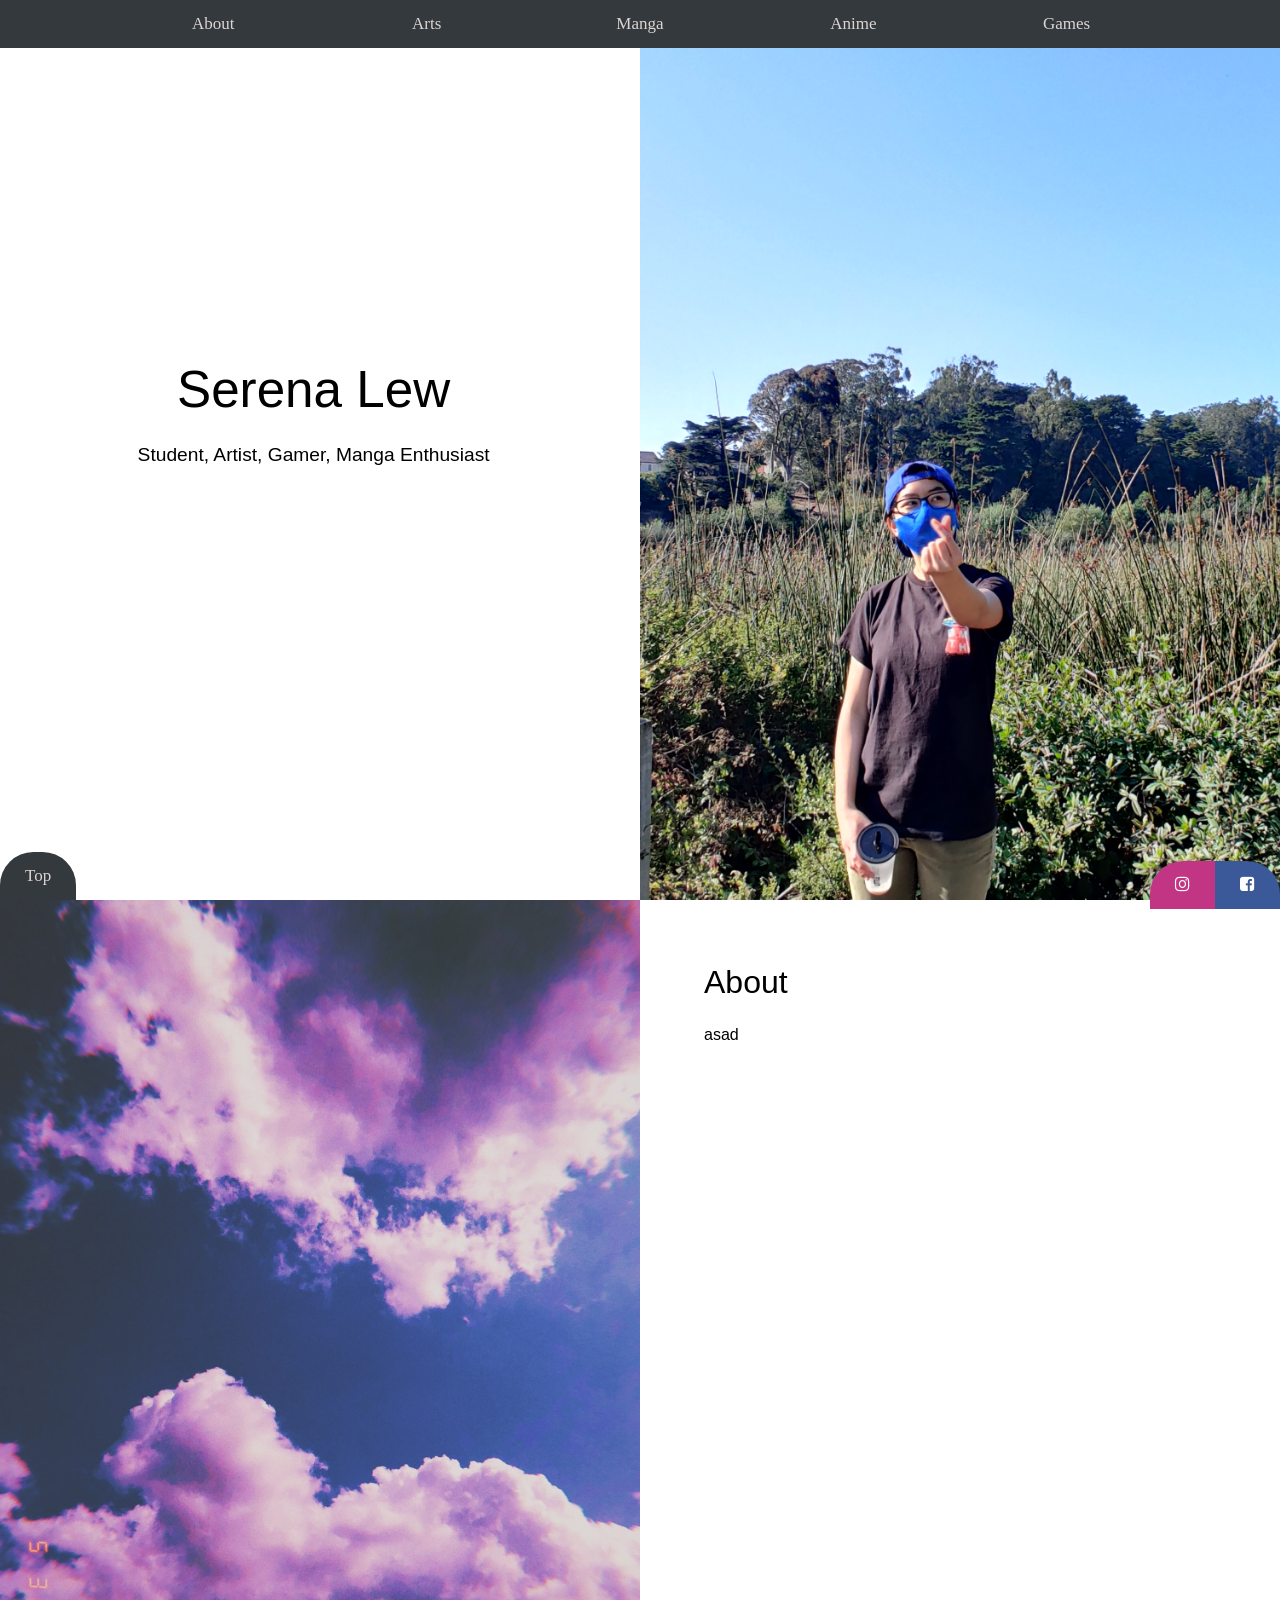
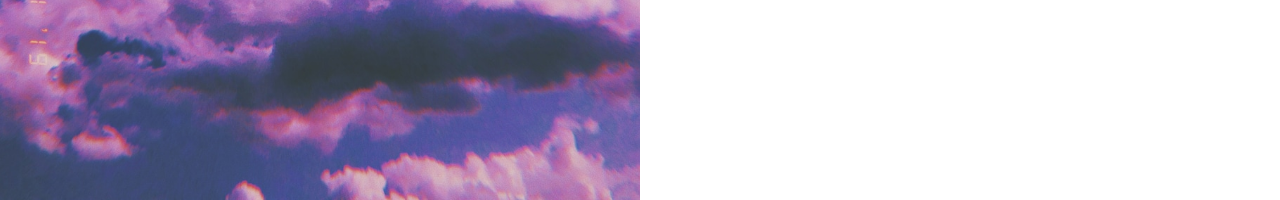
==== index.html @ 48b1207f "changed old format - fixed navbars - new index format - digital arts image gallery test" ====
<!DOCTYPE html>
<html>
  <head>
    <title>Serena Lew</title>
    <link rel="stylesheet" type="text/css" href="style.css"> 
    <link rel="stylesheet" href="https://cdnjs.cloudflare.com/ajax/libs/font-awesome/4.7.0/css/font-awesome.min.css">
    <meta name="viewport" content="width=device-width, initial-scale=1">
  </head>
  <body><!--</body> class="about-bg">-->
    <div>
      <div class="topnav nav-shared">
        <a href="index.html">About</a>
        <a href="arts.html" class="mob">Arts</a>
        <div class="dropdown nav-shared-dr not-mob">
          <button class="dropbutton nav-shared">Arts</button>
          <div class="drop-content nav-shared-drop">
            <a href="arts.html">Background</a>
            <a href="arts_d.html">Digital</a>
            <a href="arts_t.html">Traditional</a>
          </div>
        </div>
        <a href="manga.html">Manga</a>
        <a href="anime.html">Anime</a>
        <a href="games.html">Games</a>
      </div>
      <div class="content">
        <img class="halfpic right" src="backgrounds/pp1.jpeg">
        <h1 class="headertitle left">Serena Lew</h1>
        <h2 class="headerinfo left">Student, Artist, Gamer, Manga Enthusiast</h2>
      </div>
      <div class="content">
        <img class="halfpic left" src="backgrounds/cbg.jpg">
        <h1 class="sheader-title right">About</h1>
        <p class="sheader-info right">asad</p>
      </div>
      <div class="botnav nav-shared">
        <a href="#top">Top</a>
      </div>
      <div class="icon-bar">
        <a target="_blank" href="https://www.facebook.com/serena.maplena" class="fb-icon"><i class="fa fa-facebook-square"></i></a>
        <a target="_blank" href="https://www.instagram.com/lewser.ena/" class="in-icon"><i class="fa fa-instagram"></i></a>
      <div>
    </div>
  </body>
</html>
---- style.css ----
/*=============== content =================================================================*/

html {
  scroll-behavior: smooth;
  height: 100%;
  font-family: sans-serif;
}

body {
  margin: 0;
}

.left {
  float: left;
}

.right {
  float: right;
}

.content {
  width: 100vw;
  height: 100vh;
  max-width: 100%;
  display: block;
  position: relative;
  background-color: white;
}



/*=============== text ====================================================================*/

.headertitle { 
  margin-top: 40vh;
  font-size: 4vw;
}

.headerinfo {
  font-size: 1.5vw;
}

.headertitle, .headerinfo {
  width: 49vw;
  margin-bottom: 1vh;
  text-align: center;
}

.headertitle, .headerinfo, .sheader-title, .sheader-info {
  color: black;
  font-weight: lighter;
  transition: all 0.9s ease;
}

.sheader-title, .sheader-info {
  width: 40vw;
  margin-right: 5vw; 
  margin-bottom: 1vh;
}

.sheader-title {
  margin-top: 5vw;
}

.onpic {
  position: absolute;
  background: rgb(255, 255, 255, 0.8);
  width: 80vw;
  margin: 13vh 10vw auto;
}

.section-title {
  margin: 3%;
}

/*=============== gallery =======================================================*/

.pregallery {
  max-width: 30vw;
}

.gallery, .pregallery {
  margin: 0% 3% 3%;
}

.gallery-highlight {
  width: 40vw;
}

.gallery-preview {
  display: flex;
}

.gallery-preview img {
  width: calc(40vw / 3);
  opacity: 0.6;
  cursor: pointer;
  transition: opacity 0.3s ease;
}

.gallery-preview img:hover {
  opacity: 1;
}

/*================ images ===========================================*/

.halfpic {
  width: 50%;
  height: 100vh;
  object-fit: cover;
  transition: all 0.3s ease;
}

.fullpic {
  
  height: 100vh;
  object-fit: cover;
  position: absolute;
}

.arts-d-1 {
  background-image: url("backgrounds/pp1.jpeg");
  background-repeat: no-repeat;
  background-position: center;
  background-size: cover;
}

/*---------- social media tabs ------------------------------------------------------------*/

.icon-bar {
  position: fixed;
  bottom: -1%;  
  right: 0;
  overflow: auto;
  z-index: 3;
  border-top-left-radius: 25pt;
  border-top-right-radius: 25pt;
}

.icon-bar a {
  float:right;
  display: block;
  text-align: center;
  padding: 14px 25px;
  transition: all 0.3s ease;
  font-size: 17px;
}

.icon-bar a:hover {
  background-color: #34393e;
}

.fb-icon {
  background: #3B5998;
  color: white;
}

.in-icon {
  background: #C13584;
  color: white;
}

/*--------------------- navbars -------------------------------------------------------*/

/* base styles */
.nav-shared {
  background-color: #34393e;
  font-family: Tahoma;
  font-size: 17px;
  color: #ddd5d3;
  text-align: center;
}

.nav-shared a {
  color: #ddd5d3;
}

.nav-shared a:hover, .nav-shared-dr:hover, .nav-shared-drop {
  background-color: #41476b;
  color: #ddd5d3;
  transition: all 0.3s ease;
}

.nav-shared-drop a:hover {
  background-color: #d5bacb;
  color: #5a5fa6;
}
 
.artsnav a:hover, .botnav a:hover, .drop-content a:hover, .topnav a:hover {
  border-radius: 25px;
}

/* topnav format*/
.topnav {

  position: fixed;
  width: 100%;
  padding-left: calc(100%/6/2);
  top: 0;
  left: 0;
  z-index: 5;
}

.topnav a {
  float: left;
  padding: 14px 0;
  width: calc(100%/6);
  text-decoration: none;
}

/* topnav dropdown button */
.dropdown {
  float: left;
  overflow: hidden;
  width: calc(100%/6);
}

.dropdown .dropbutton {
  border: none;
  outline: none;
  padding: 14px 0;
  background-color: inherit;
  margin: 0; 
}

.dropdown:hover {
  border-top-left-radius: 25pt;
  border-top-right-radius: 25pt;
}

/* content in dropdown, hidden */	
.drop-content {
  display: none;
  position: fixed;
  width: calc(100%/6);
  z-index: 1;
  border-bottom-left-radius: 25pt;
  border-bottom-right-radius: 25pt;
}

.drop-content a {
  float: none;
  padding: 14px auto;
  text-decoration: none;
  display: block;
  text-align: center;
  width: 100%;
}

/* when hovered, show dropdown */
.dropdown:hover .drop-content {
  display: block;
}

/* bot button format */
.botnav {
  overflow: hidden;
  position: fixed;
  bottom: 0; 
  left: 0;
  border-top-left-radius: 25pt;
  border-top-right-radius: 25pt;
  z-index: 5;
  transition: all 0.3s ease;
}

.botnav a {
  float: left;
  text-decoration: none;
  padding: 14px 25px;
}

/*=============== media only ==============================================================*/

@media only screen and (min-width: 900px) {

.mob {
  display: none;
  outline: none;
  border: none;
}

}

@media only screen and (max-width: 899px) {
  
/*---------- hide laptop only ----------*/

.not-mob {
  display: none;
  outline: none;
  border: none;
}

/*---------- nav related ----------*/

.topnav a, .botnav a, .artsnav a {
  font-size: 14px;
}

.botnav a, .artsnav a {
  padding: 14px 15px;
}

/*---------- text ----------*/

.left, .right {
  float: none;
}

.headertitle { 
  font-size: 6vw;
  margin: 15vh 25vw 4vh;
}

.headerinfo {
  font-size: 3vw;
  margin: 0vh 25vw;
}

.headertitle, .headerinfo {
  text-align: center;
}

.headertitle, .headerinfo, .sheader-title, .sheader-info {
  color: black;
  font-weight: lighter;
  transition: all 0.9s ease;
}

.sheader-title {
  margin-left: 40vw;
}

.sheader-info {
  margin: 1vh 4vw 4vh;
}

/*------------gallery-------------*/

.pregallery {
  margin: 2vh 10vw;
  max-width: 60vw;
}

.gallery, .pregallery {
  margin: 2vh 10vw;
}

.gallery-highlight {
  max-width: 60vw;
}

.gallery-highlight {
  width: 80vw;
}

.gallery-preview img {
  width: calc(60vw / 3);
  opacity: 0.6;
  cursor: pointer;
  transition: opacity 0.3s ease;
}

/*---------- pic ----------*/

.halfpic {
  width: 100vw;
  height: 50vh;
  object-fit: cover;
  transition: all 0.3s ease;
}

}
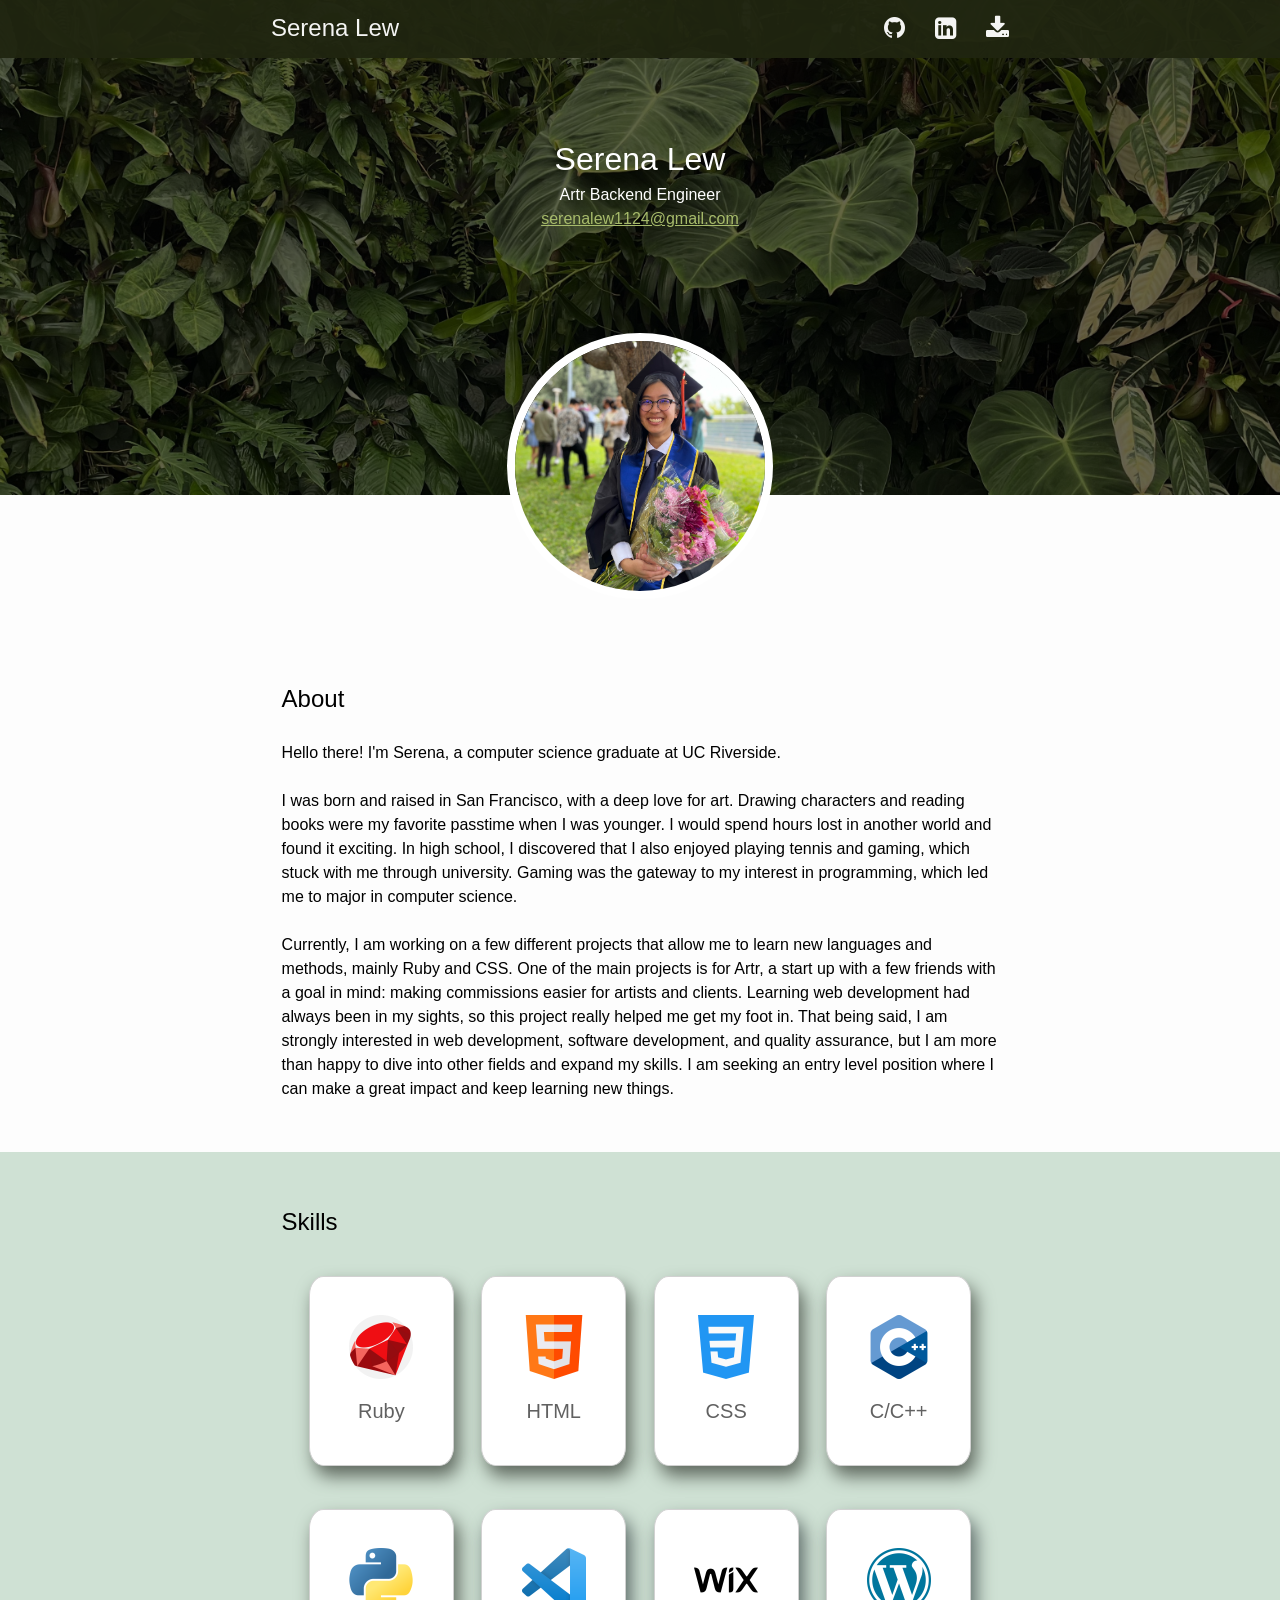
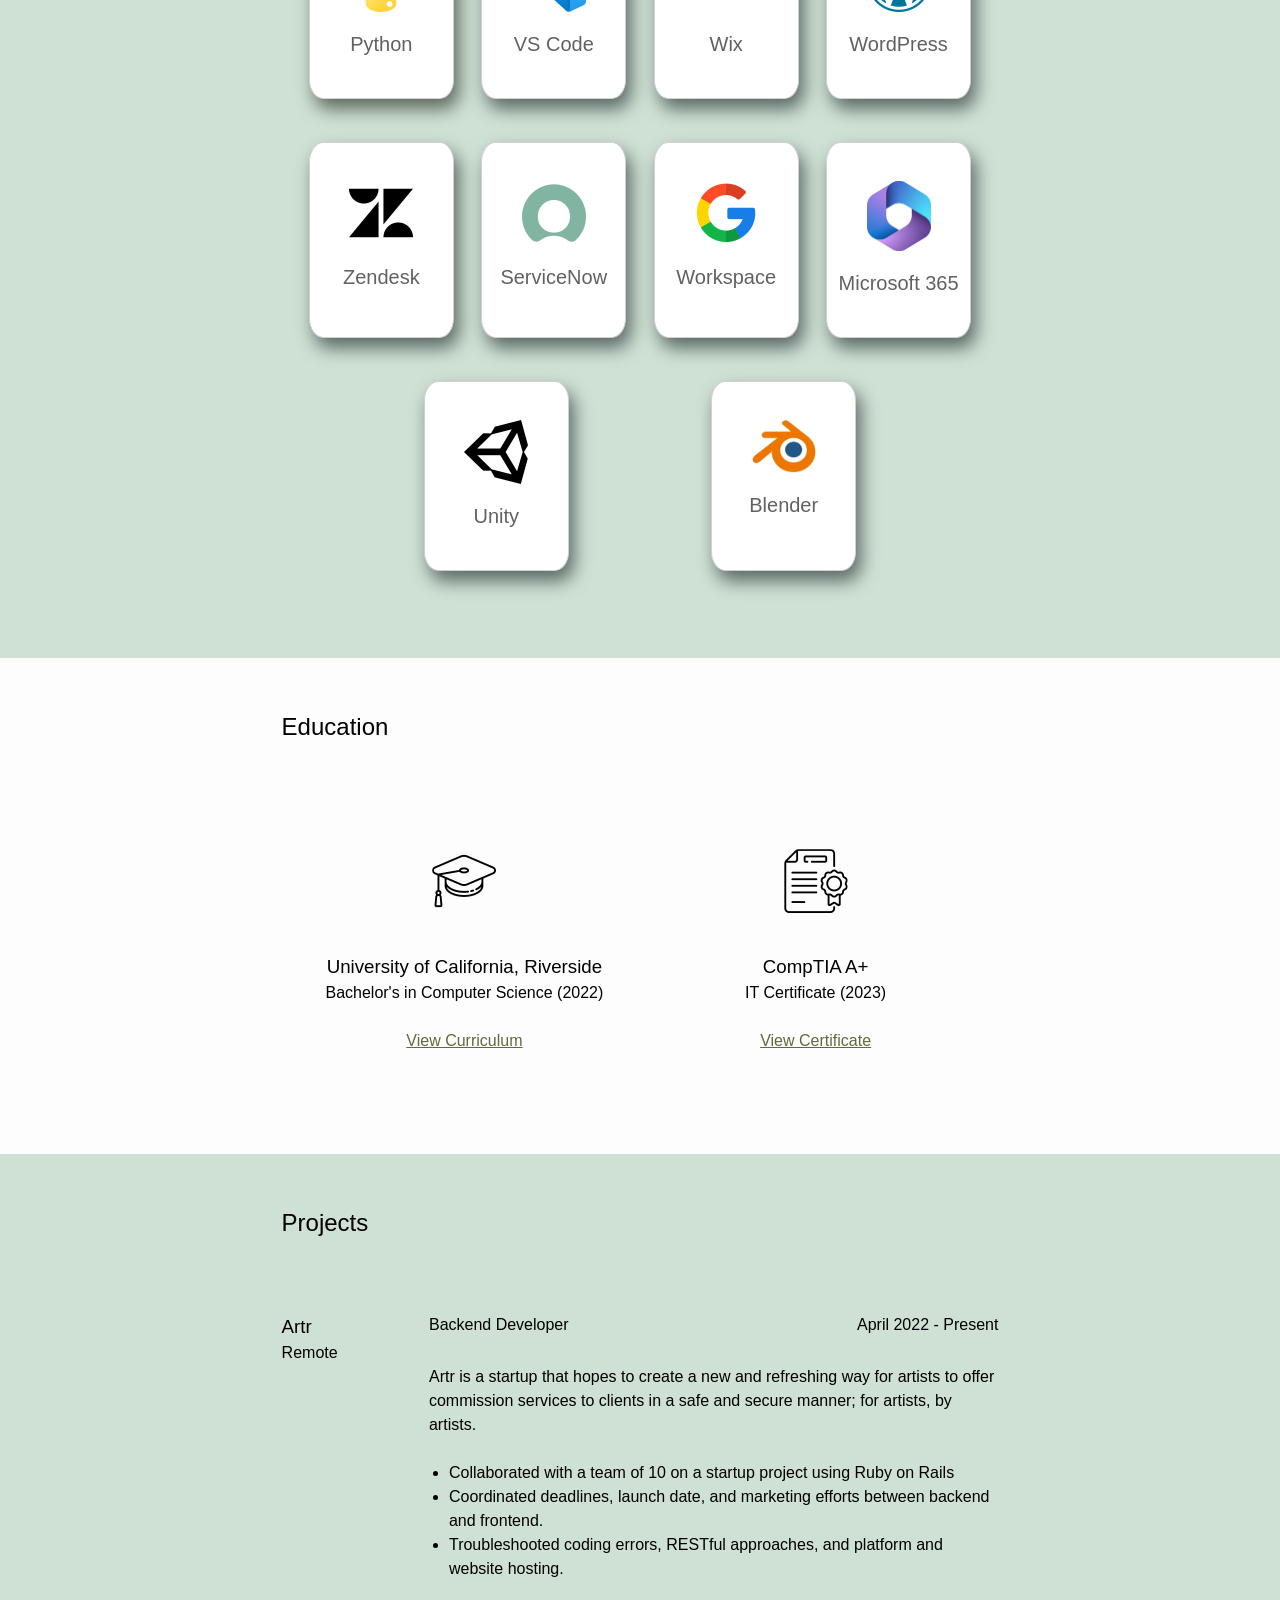
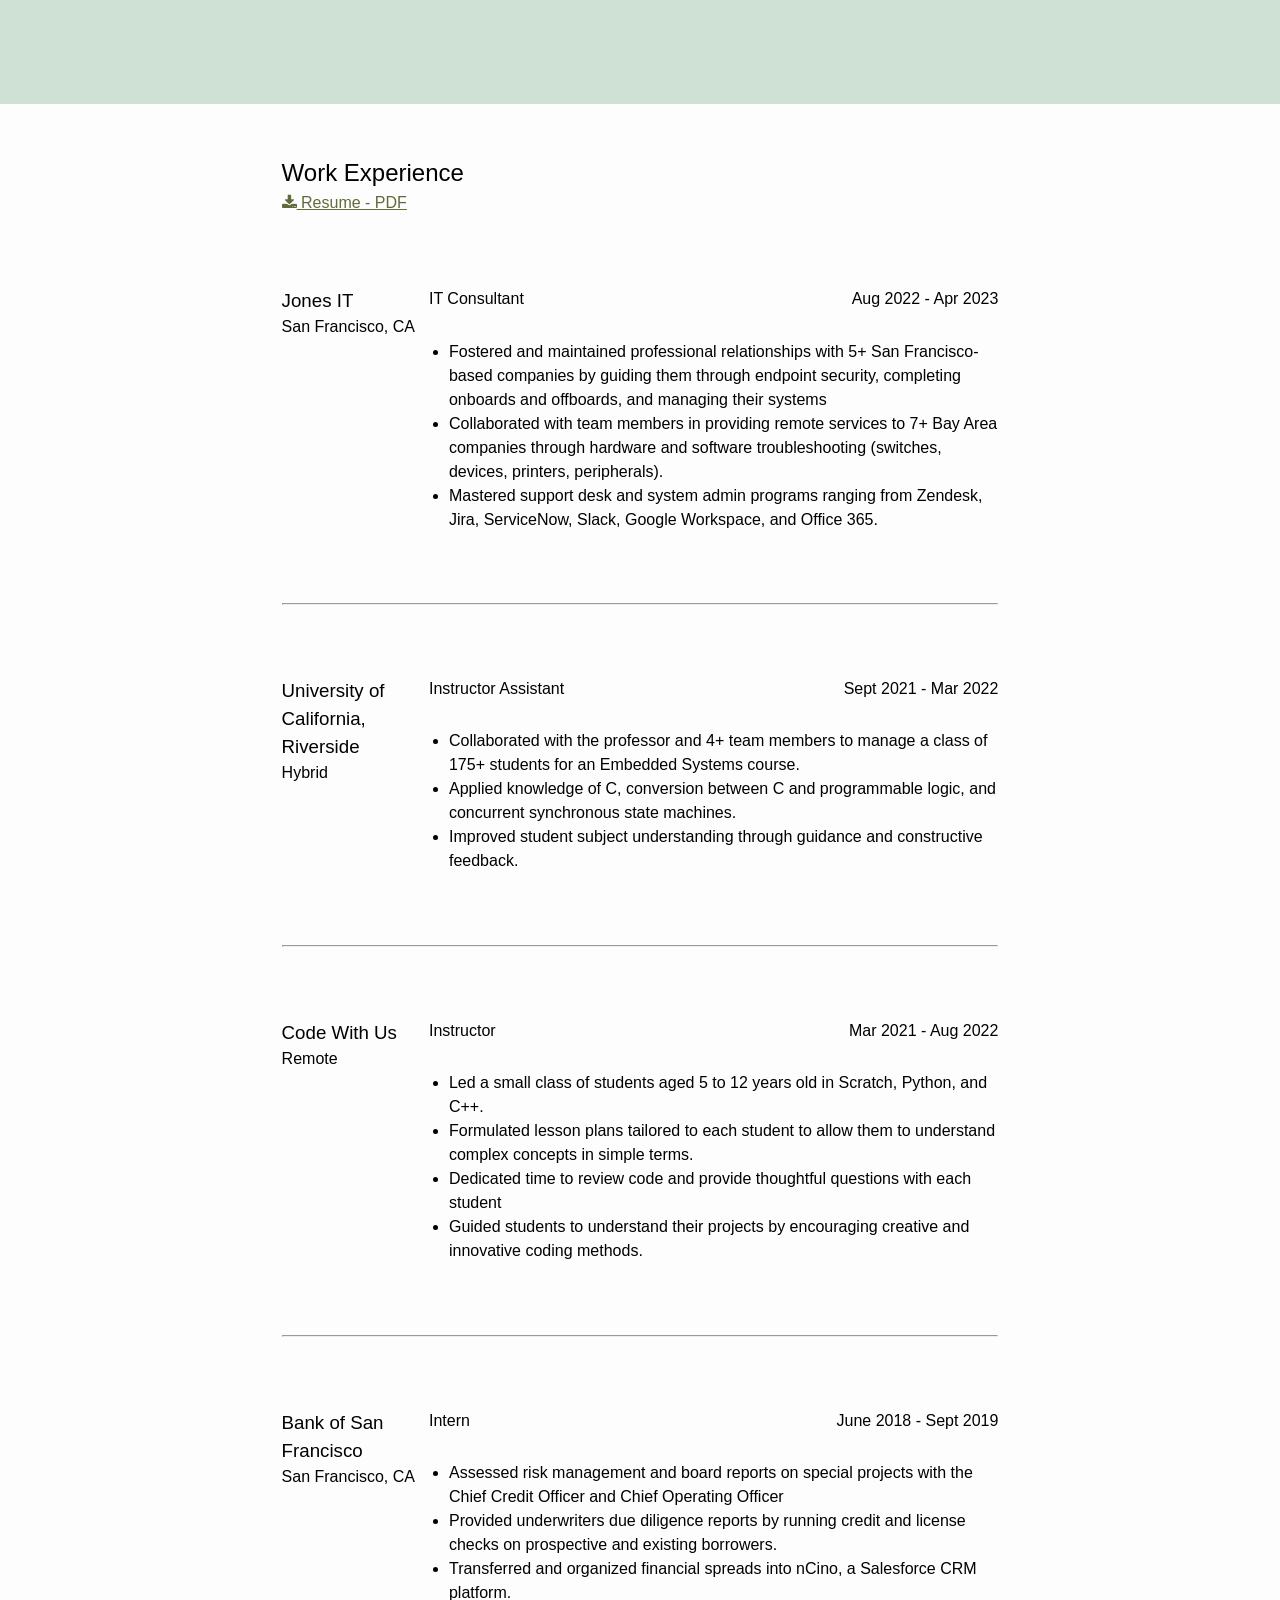
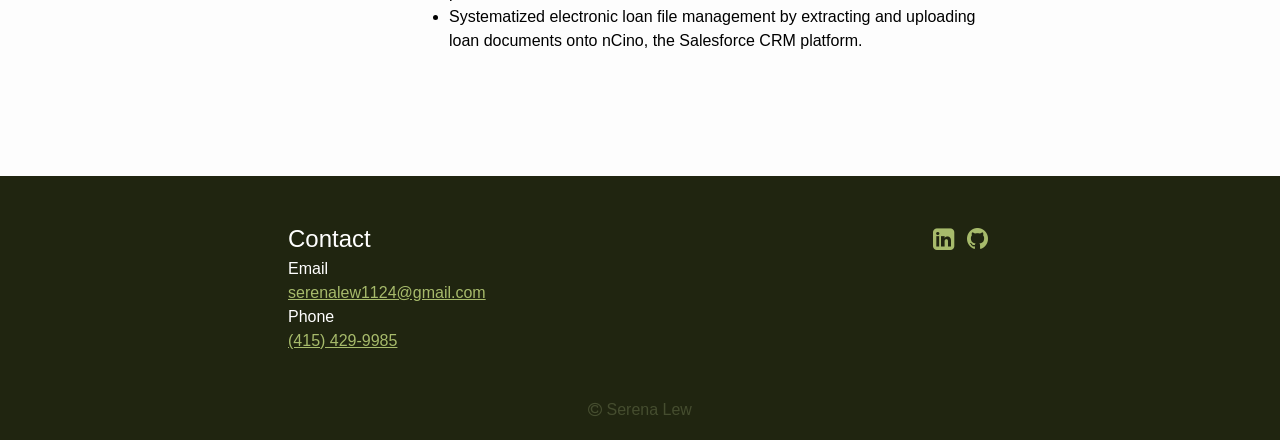
==== commit 0b4aed10: "resume site" ====
--- a/index.html
+++ b/index.html
@@ -1,45 +1,408 @@
+
 <!DOCTYPE html>
-<html>
-  <head>
-    <title>Serena Lew</title>
-    <link rel="stylesheet" type="text/css" href="style.css"> 
-    <link rel="stylesheet" href="https://cdnjs.cloudflare.com/ajax/libs/font-awesome/4.7.0/css/font-awesome.min.css">
-    <meta name="viewport" content="width=device-width, initial-scale=1">
-  </head>
-  <body><!--</body> class="about-bg">-->
-    <div>
-      <div class="topnav nav-shared">
-        <a href="index.html">About</a>
-        <a href="arts.html" class="mob">Arts</a>
-        <div class="dropdown nav-shared-dr not-mob">
-          <button class="dropbutton nav-shared">Arts</button>
-          <div class="drop-content nav-shared-drop">
-            <a href="arts.html">Background</a>
-            <a href="arts_d.html">Digital</a>
-            <a href="arts_t.html">Traditional</a>
-          </div>
-        </div>
-        <a href="manga.html">Manga</a>
-        <a href="anime.html">Anime</a>
-        <a href="games.html">Games</a>
+<html lang="en">
+ <head>
+  <meta charset="utf-8">
+  <meta name="viewport" content="width=device-width, initial-scale=1.0, maximum-scale=1.0, user-scalable=no">	
+  <!-- OPTIONAL: description -->
+  <meta name="description" content="Serena Lew's Resume">
+  <!-- OPTIONAL: author -->
+  <meta name="author" content="Serena Lew">
+  <link rel="shortcut icon" href="favicon.ico">
+  <link rel="stylesheet" href="https://cdnjs.cloudflare.com/ajax/libs/font-awesome/4.7.0/css/font-awesome.min.css">
+
+  <title>Serena Lew</title>
+
+  <!-- Link the main.css stylesheet -->
+  <link href="style.css" rel="stylesheet">
+ </head>
+ 
+ <body>
+    <div id="navbar">
+      <ul>
+        <li><h2>Serena Lew</h2></li>
+        <li style="float:right"><a class="icon tr-4s" href="documents/lewSerena_resume.pdf" target="_blank"><i class="fa fa-download"></i></a></li>
+        <li style="float:right"><a class="icon tr-4s" href="https://www.linkedin.com/in/serena-lew/" target="_blank"><i class="fa">&#xf08c;</i></a></li>
+        <li style="float:right"><a class="icon tr-4s" href="https://github.com/minibaguettes" target="_blank"><i class="fa">&#xf09b;</i></a></li>
+      </ul>
+    </div>
+
+    <div class="header">
+      <div class="">
+        <div id="header-container"></div>
+        <div class="flex align-flex-content">
+          <div id="header-info">
+            <h1>Serena Lew</h1>
+            <div class="light">
+              <h4>Artr Backend Engineer</h4>
+              <a class="tr-4s" href="mailto:serenalew1124@gmail.com">serenalew1124@gmail.com</a>
+            </div>
+          </div><!--/.col-lg-12-->
+          <div id="prof-pic-placement"><img src="images/prof-pic.JPG" alt="Picture of Serena Lew"></div>
+        </div>
+      </div><!--/.container-->
+    </div><!--/.#headerwrap-->
+
+    <div class="about">
+      <div class="container">
+        <div class="section-padding"> 
+          <div>
+            <h2>About</h2><br>
+          </div>
+          <div class="main">
+            <p>
+              Hello there! I'm Serena, a computer science graduate at UC Riverside. 
+            </p>
+            <br>
+            <p>
+              I was born and raised in San Francisco, with a deep love for art.
+              Drawing characters and reading books were my favorite passtime when I was younger. I would spend hours lost in another world and found it exciting. 
+              In high school, I discovered that I also enjoyed playing tennis and gaming, which stuck with me through university. 
+              Gaming was the gateway to my interest in programming, which led me to major in computer science.          
+            </p>
+            <br>
+            <p>
+              Currently, I am working on a few different projects that allow me to learn new languages and methods, mainly Ruby and CSS.
+              One of the main projects is for Artr, a start up with a few friends with a goal in mind: making commissions easier for artists and clients.
+              Learning web development had always been in my sights, so this project really helped me get my foot in.
+              That being said, I am strongly interested in web development, software development, and quality assurance, but I am more than happy to dive into other fields and expand my skills. 
+              I am seeking an entry level position where I can make a great impact and keep learning new things.
+            </p>
+          </div>
+        </div><!--/.section-padding-->
+      </div><!--/.container-->
+    </div><!--/ #intro-->
+
+    <!-- SKILLS SECTION -->
+    <div class="about">
+      <div class="container bg-g">
+        <div class="section-padding"> 
+          <div>
+            <h2>Skills</h2>
+          </div>
+          <div class="grid-container">
+            <div class="grid-item technology s-img">
+              <img src="images/ruby.png" alt="Ruby icon">
+              <p>Ruby</p>
+            </div>
+            <div class="grid-item technology s-img"> 
+              <img src="images/html.png" alt="HTLM icon">
+              <p>HTML</p>
+            </div>
+            <div class="grid-item technology s-img">
+              <img src="images/css-3.png" alt="CSS icon">
+              <p>CSS</p>
+            </div>
+            <div class="grid-item technology s-img">
+              <img src="images/cpp.png" alt="C++ icon">
+              <p>C/C++</p>
+            </div>
+            <div class="grid-item technology s-img">
+              <img src="images/python.png" alt="Python icon">
+              <p>Python</p>
+            </div>
+            <div class="grid-item tools s-img">
+              <img src="images/vsc.webp" alt="VS Code icon">
+              <p>VS Code</p>
+            </div>
+            <div class="grid-item tools s-img">
+              <img src="images/wix.png" alt="Wix icon">
+              <p>Wix</p>
+            </div>
+            <div class="grid-item tools s-img">
+              <img src="images/wordpress.png" alt="Wordpress icon">
+              <p>WordPress</p>
+            </div>
+            <div class="grid-item tools s-img">
+              <img src="images/zendesk.png" alt="Zendesk icon">
+              <p>Zendesk</p>
+            </div>
+            <div class="grid-item tools s-img">
+              <img src="images/servicenow.png" alt="ServiceNow icon">
+              <p>ServiceNow</p>
+            </div>
+            <div class="grid-item tools s-img">
+              <img src="images/google.png" alt="Google Workspace icon">
+              <p>Workspace</p>
+            </div>
+            <div class="grid-item tools s-img">
+              <img src="images/m365.png" alt="Microsoft 265 icon">
+              <p>Microsoft 365</p>
+            </div>
+            <div class="grid-item tools s-img">
+              <img src="images/unity.png" alt="Unity icon">
+              <p>Unity</p>
+            </div>
+            <div class="grid-item tools s-img">
+              <img src="images/blender.png" alt="Blender icon">
+              <p>Blender</p>
+            </div>
+          </div>
+        </div><!--/.section-padding-->
+      </div><!--/.container-->
+    </div><!--/ #intro-->
+
+    <!-- EDUCATION SECTION -->
+    <div class="container desc">
+      <div class="section-padding">
+        <div>
+          <h2>Education</h2>
+        </div>
+        <div class="flex">
+          <!-- education-->
+          <div class="main edu-section s-img">
+            <img src="images/education.png" alt="education icon">
+            <h3>University of California, Riverside</h3>
+            <p>Bachelor's in Computer Science (2022)</p>
+            <br>
+            <a class="link tr-4s" href="https://student.engr.ucr.edu/majors?_gl=1*a0vq3z*_ga*MTc4MTY1NjE3Ny4xNjk2NDcyNTkw*_ga_S8BZQKWST2*MTY5NjQ3MjU5MC4xLjEuMTY5NjQ3MjY4Ni4wLjAuMA..*_ga_Z1RGSBHBF7*MTY5NjQ3MjU5MS4xLjEuMTY5NjQ3MjY4Ni4wLjAuMA..#computer-science" target="_blank"><p>View Curriculum</p></a>
+          </div>
+          <!-- certificate -->
+          <div class="main edu-section s-img">
+            <img src="images/certificate.png" alt="education icon">
+            <h3>CompTIA A+</h3>
+            <p>IT Certificate (2023)</p>
+            <br>
+            <a class="link tr-4s" href="documents/comptia_a_certificate.pdf" target="_blank"><p></p>View Certificate</p></a>
+          </div>
+
+        </div>
+      </div><!--/.section-padding -->
+    </div><!--/.container -->
+	
+    <!-- PROJECT SECTION -->
+    <div class="container bg-g">
+      <div class="section-padding">
+        <div class="">
+          <h2>Projects</h2>
+        </div>
+
+        <div class="work-container">
+          <div class="work-name">
+            <h3>Artr</h3>
+            <p>Remote</p>
+          </div>
+          <div class="work-details">
+            <div class="work-pos">
+              <p>Backend Developer</p>
+              <p>April 2022 - Present</p>
+            </div>
+            <div>
+              <p>
+                Artr is a startup that hopes to create a new and refreshing way for artists to offer commission services to clients in a safe and secure manner; for artists, by artists.
+              </p>
+              <br>
+              <ul>
+                <li>
+                  Collaborated with a team of 10 on a startup project using Ruby on Rails
+                </li>
+                <li>
+                  Coordinated deadlines, launch date, and marketing efforts between backend and frontend.
+                <li>
+                  Troubleshooted coding errors, RESTful approaches, and platform and website hosting.
+                </li>
+              </ul>
+            </div>
+          </div>
+        </div>
+      </div><!--/.section-padding -->
+    </div><!--/.container -->
+
+    <!-- WORK SECTION -->
+    <div class="container" id="experience-container">
+      <div class="section-padding">
+        <div class="">
+          <h2>Work Experience</h2>
+        </div>
+        <div id="download-button">
+          <a class="tr-4s" href="documents/lewSerena_resume.pdf" target="_blank">
+            <i class="fa fa-download"></i>
+            Resume - PDF
+          </a>
+          <br>
+        </div>
+        <!-- work 1 -->
+        <div class="work-container">
+          <div class="work-name">
+            <h3>Jones IT</h3>
+            <p>San Francisco, CA</p>
+          </div>
+          <div class="work-details">
+            <div class="work-pos">
+              <p>IT Consultant</p>
+              <p>Aug 2022 - Apr 2023</p>
+            </div>
+            <div class="">
+              <ul>
+                <li>Fostered and maintained professional relationships with 5+ San Francisco-based companies by guiding them
+                  through endpoint security, completing onboards and offboards, and managing their systems
+                </li>
+                <li>
+                  Collaborated with team members in providing remote services to 7+ Bay Area companies through hardware and
+                  software troubleshooting (switches, devices, printers, peripherals).
+                </li>
+                <li>
+                  Mastered support desk and system admin programs ranging from Zendesk, Jira, ServiceNow, Slack, Google
+                  Workspace, and Office 365.
+                </li>
+              </ul>
+            </div>
+          </div>
+        </div>
+        <hr>
+        <!-- work 2 -->
+        <div class="work-container">
+          <div class="work-name">
+            <h3>University of California, Riverside</h3>
+            <p>Hybrid</p>
+          </div>
+          <div class="work-details">
+            <div class="work-pos">
+              <p>Instructor Assistant</p>
+              <p>Sept 2021 - Mar 2022</p>
+            </div>
+            <div class="">
+              <ul>
+                <li>
+                  Collaborated with the professor and 4+ team members to manage a class of 175+ students for an Embedded
+                  Systems course.
+                </li>
+                <li>
+                  Applied knowledge of C, conversion between C and programmable logic, and concurrent synchronous state
+                  machines.
+                <li>
+                  Improved student subject understanding through guidance and constructive feedback.
+                </li>
+              </ul>
+            </div>
+          </div>
+        </div>
+        <hr>
+        <!-- work 3 -->
+        <div class="work-container">
+          <div class="work-name">
+            <h3>Code With Us</h3>
+            <p>Remote</p>
+          </div>
+          <div class="work-details">
+            <div class="work-pos">
+              <p>Instructor</p>
+              <p>Mar 2021 - Aug 2022</p>
+            </div>
+            <div class="">
+              <ul>
+                <li>
+                  Led a small class of students aged 5 to 12 years old in Scratch, Python, and C++.
+                </li>
+                <li>
+                  Formulated lesson plans tailored to each student to allow them to understand complex concepts in simple terms.
+                <li>
+                  Dedicated time to review code and provide thoughtful questions with each student
+                </li>
+                <li>
+                  Guided students to understand their projects by encouraging creative and innovative coding methods.
+                </li>
+              </ul>
+            </div>
+          </div>
+        </div>
+        <hr>
+        <!-- work  4 -->
+        <div class="work-container">
+          <div class="work-name">
+            <h3>Bank of San Francisco</h3>
+            <p>San Francisco, CA</p>
+          </div>
+          <div class="work-details">
+            <div class="work-pos">
+              <p>Intern</p>
+              <p>June 2018 - Sept 2019</p>
+            </div>
+            <div class="">
+              <ul>
+                <li>
+                  Assessed risk management and board reports on special projects with the Chief Credit Officer and Chief
+                  Operating Officer
+                </li>
+                <li>
+                  Provided underwriters due diligence reports by running credit and license checks on prospective and existing
+                  borrowers.
+                <li>
+                  Transferred and organized financial spreads into nCino, a Salesforce CRM platform.
+                </li>
+                <li>
+                  Systematized electronic loan file management by extracting and uploading loan documents onto nCino, the
+                  Salesforce CRM platform.
+                </li>
+              </ul>
+            </div>
+          </div>
+        </div>
+      </div><!--/.section-padding -->
+    </div><!--/.container -->
+
+    <!--FOOTER DESCRIPTION -->
+    <div id="footwrap" class="footer">
+      <div class="">
+        <div id="footer-container">
+          <div class="flex align-flex-content">
+            <div class="flex flex-wrap" id="footer-info">
+              <div class="footer-col float-left">
+                <h2>Contact</h2>
+                <!-- EDIT: email -->
+                <p><t>Email</t><br/>
+                  <a href="mailto:serenalew1124@gmail.com" class="contact tr-4s">serenalew1124@gmail.com</a> <br/>
+                </p>
+                <!-- EDIT: phone number -->
+                <p><t>Phone</t><br/>
+                  <a href="tel:4154299985" class="contact tr-4s">(415) 429-9985</a> <br/>
+                </p>
+              </div>
+              <div class="footer-col float-right">
+                <p>
+                  <!-- EDIT: Social Links. Replace # with your URL for each -->
+                  <a class="icon tr-4s" href="https://www.linkedin.com/in/serena-lew/" target="_blank"><i class="fa">&#xf08c;</i></a>
+                  <a class="icon tr-4s" href="https://github.com/minibaguettes" target="_blank"><i class="fa">&#xf09b;</i></a>
+                </p>
+              </div>
+              <div id="copyright">
+                <p><i class="fa">&#xf1f9;</i> Serena Lew</p>
+              </div>
+              <div hidden>
+                <a href="https://www.flaticon.com/free-icons/ruby" title="ruby icons">Ruby icons created by Freepik - Flaticon</a>
+                <a href="https://www.flaticon.com/free-icons/html" title="html icons">Html icons created by Freepik - Flaticon</a>
+                <a href="https://www.flaticon.com/free-icons/css" title="css icons">Css icons created by Pixel perfect - Flaticon</a>
+                <a href="https://www.flaticon.com/free-icons/coding" title="coding icons">Coding icons created by Freepik - Flaticon</a>
+                <a href="https://www.flaticon.com/free-icons/python" title="python icons">Python icons created by Freepik - Flaticon</a>
+                https://upload.wikimedia.org/wikipedia/commons/thumb/9/9a/Visual_Studio_Code_1.35_icon.svg/2048px-Visual_Studio_Code_1.35_icon.svg.png
+                <a href="https://www.flaticon.com/free-icons/wordpress" title="wordpress icons">Wordpress icons created by Freepik - Flaticon</a>
+                <a href="https://www.flaticon.com/free-icons/wix" title="wix icons">Wix icons created by Freepik - Flaticon</a>
+                https://www.iconfinder.com/icons/4691514/unity_unity_3d_logo_icon
+                https://en.m.wikipedia.org/wiki/File:Blender_logo_no_text.svg
+                https://www.iconfinder.com/icons/4691530/zendesk_icon
+                https://cdn.icon-icons.com/icons2/2699/PNG/512/servicenow_logo_icon_168835.png
+                <a href="https://www.flaticon.com/free-icons/google" title="google icons">Google icons created by Driss Lebbat - Flaticon</a>
+                https://upload.wikimedia.org/wikipedia/commons/thumb/0/0e/Microsoft_365_%282022%29.svg/512px-Microsoft_365_%282022%29.svg.png?20230429012417
+                <a href="https://www.flaticon.com/free-icons/education" title="education icons">Education icons created by Freepik - Flaticon</a>              <a href="https://www.flaticon.com/free-icons/certificate" title="certificate icons">Certificate icons created by Freepik - Flaticon</a>
+              </div>
+            </div><!--/.row -->
+          </div>
+        </div>
       </div>
-      <div class="content">
-        <img class="halfpic right" src="backgrounds/pp1.jpeg">
-        <h1 class="headertitle left">Serena Lew</h1>
-        <h2 class="headerinfo left">Student, Artist, Gamer, Manga Enthusiast</h2>
-      </div>
-      <div class="content">
-        <img class="halfpic left" src="backgrounds/cbg.jpg">
-        <h1 class="sheader-title right">About</h1>
-        <p class="sheader-info right">asad</p>
-      </div>
-      <div class="botnav nav-shared">
-        <a href="#top">Top</a>
-      </div>
-      <div class="icon-bar">
-        <a target="_blank" href="https://www.facebook.com/serena.maplena" class="fb-icon"><i class="fa fa-facebook-square"></i></a>
-        <a target="_blank" href="https://www.instagram.com/lewser.ena/" class="in-icon"><i class="fa fa-instagram"></i></a>
-      <div>
-    </div>
+    </div><!--/ #footer -->
+
   </body>
-</html> +</html>
+
+<script>
+var prevScrollpos = window.pageYOffset;
+window.onscroll = function() {
+var currentScrollPos = window.pageYOffset;
+  if (prevScrollpos > currentScrollPos) {
+    document.getElementById("navbar").style.top = "0";
+  } else {
+    document.getElementById("navbar").style.top = "-60px";
+  }
+  prevScrollpos = currentScrollPos;
+}
+</script>
--- a/style.css
+++ b/style.css
@@ -1,374 +1,345 @@
-/*=============== content =================================================================*/
-
-html {
-  scroll-behavior: smooth;
-  height: 100%;
-  font-family: sans-serif;
+* {
+  padding: 0;
+  margin: 0;
+  font-weight: lighter;
+  line-height: 1.5;
 }
 
 body {
+  font-family: Arial, sans-serif;
+  background-color: #fdfdfd;
+}
+
+.container {
+  width: 80%;
+  padding: 0 10%;
+}
+
+.section-padding {
+  padding: 5% 15%;
+}
+
+.flex {
+  display: flex;
+  text-align: center;
+  justify-content: center;
+}
+
+.flex-wrap {
+  flex-wrap: wrap;
+}
+
+.align-flex-content {
+  align-items: center;
+}
+
+.tr-4s {
+  transition: 0.4s;
+}
+
+
+/**/
+
+#navbar {
+  width: 100%;
   margin: 0;
-}
-
-.left {
+  top: 0;
+  position: fixed;
+  background-color: #202510;
+  z-index: 5;
+  transition: top 0.4s;
+  opacity: 95%;
+}
+
+#navbar h2 {
+  color: white;
+}
+
+#navbar ul {
+  padding: 0;
+  margin: 0 20%;
+  overflow: hidden;
+  list-style-type: none;
+}
+
+#navbar li {
   float: left;
 }
 
-.right {
-  float: right;
-}
-
-.content {
-  width: 100vw;
-  height: 100vh;
-  max-width: 100%;
+#navbar h2 {
+  padding: 10px 15px;
+}
+
+#navbar li a {
   display: block;
-  position: relative;
-  background-color: white;
-}
-
-
-
-/*=============== text ====================================================================*/
-
-.headertitle { 
-  margin-top: 40vh;
-  font-size: 4vw;
-}
-
-.headerinfo {
-  font-size: 1.5vw;
-}
-
-.headertitle, .headerinfo {
-  width: 49vw;
-  margin-bottom: 1vh;
+  color: white;
   text-align: center;
-}
-
-.headertitle, .headerinfo, .sheader-title, .sheader-info {
-  color: black;
-  font-weight: lighter;
-  transition: all 0.9s ease;
-}
-
-.sheader-title, .sheader-info {
-  width: 40vw;
-  margin-right: 5vw; 
-  margin-bottom: 1vh;
-}
-
-.sheader-title {
-  margin-top: 5vw;
-}
-
-.onpic {
+  text-decoration: none;
+  padding: 10px 15px;
+}
+
+#navbar li a:hover {
+  background-color: #111;
+
+}
+
+
+
+
+#header-container {
+  width: 100%;
+  padding-top: 55vh;
+  margin-bottom: 15vh;
+  background-image: url("images/1623.jpg");
+  background-position: 50% 35%;
+  background-repeat: no-repeat;
+  background-size: cover;
+  filter: brightness(40%);
+}
+
+
+#header-info {
+  top: 15vh;
+  z-index: 1;
   position: absolute;
-  background: rgb(255, 255, 255, 0.8);
-  width: 80vw;
-  margin: 13vh 10vw auto;
-}
-
-.section-title {
-  margin: 3%;
-}
-
-/*=============== gallery =======================================================*/
-
-.pregallery {
-  max-width: 30vw;
-}
-
-.gallery, .pregallery {
-  margin: 0% 3% 3%;
-}
-
-.gallery-highlight {
-  width: 40vw;
-}
-
-.gallery-preview {
-  display: flex;
-}
-
-.gallery-preview img {
-  width: calc(40vw / 3);
-  opacity: 0.6;
-  cursor: pointer;
-  transition: opacity 0.3s ease;
-}
-
-.gallery-preview img:hover {
-  opacity: 1;
-}
-
-/*================ images ===========================================*/
-
-.halfpic {
-  width: 50%;
-  height: 100vh;
+  color: white;
+  font-weight: bold;
+}
+
+#header-info a {
+  color: #a7bb6b;
+}
+
+#header-info a:hover {
+  color:#454d2f;
+}
+
+#prof-pic-placement {
+  display: flex;
+  justify-content: center;
+  align-items: center;
+  top: 37vh;
+  position: absolute;
+  z-index: 2;
+}
+
+#prof-pic-placement img {
+  width: 250px;
+  height: 250px;
   object-fit: cover;
-  transition: all 0.3s ease;
-}
-
-.fullpic {
+  border-radius: 50%;
+  border: 8px solid white;
+}
+
+
+/**/
+
+.bg-g {
+  background-color: #cfe1d4; /* rgb(216,227,223); */
+}
+
+.grid-container {
+  display: flex;
+  flex-wrap: wrap;
+  flex-direction: row;
+  margin: 15px 0;
+  overflow: none;
+  justify-content: space-evenly;
+}
+
+.grid-item {
+  background-color: rgba(255, 255, 255, 0.8);
+  border: 1px solid rgb(209, 209, 209);
+  border-radius: 10%;
+  margin: 3% 0;
+  padding: 3vw 0;
+  font-size: 20px;
+  color:#616161;
+  text-align: center;
+  width: 20%;
+  background-color:white;
+}
+
+.s-img img {
+  padding-bottom: 1vh;
+  width: 5vw;
+}
+
+.xs-img img {
+  width: 18px;
+}
+
+.technology {
+  box-shadow: 5px 10px 18px rgb(94, 104, 94);
+}
+
+.tools {
+  box-shadow: 5px 10px 18px #5a6866;
+}
+
+
+
+.edu-section {
+  width: 45%;
+  padding: 5% 0;
+  margin: 5% 2% 2%;
+}
+
+.edu-section img {
+  padding: 10%;
+  border-radius: 30%;
+}
+
+.edu-section .link {
+  color: #5f6b3a;
+}
+
+.edu-section .link:hover {
+  color: #819151;
+}
+
+#download-button a {
+  color: #5f6b3a;
+}
+
+#download-button a:hover {
+  color: #819151;
+}
+
+.work-container {
+  display: flex;
+  margin: 10% 0;
+}
+
+.work-name {
+  width: 20%;
+  margin-right: 5px;
+  text-align: left;
+}
+
+.work-details {
+  width: 80%;
+}
+
+.work-details ul {
+  padding-left: 20px;
+}
+
+.work-pos {
+  display: flex;
+  justify-content: space-between;
+  margin-bottom: 5%;
+}
+
+
+/**/
+
+
+#footer-container {
+  width: 100%;
+  padding: 5vh 0 2vh;
+  background-color: #202510;
+  position: absolute;
+  color: white;
+}
+
+#footer-info {
+  width: 55%;
+}
+
+.float-left {
+  text-align: left;
+  width: 80%;
+}
+
+.float-right {
+  text-align: right;
+  width: 20%;
+}
+
+.contact, .icon {
+  color: #a7bb6b;
+}
+
+.contact:hover, .icon:hover {
+  color: #819151;
+}
+
+.icon {
+  font-size: 25px;
+  padding: 3%;
+}
+
+#copyright {
+  padding-top: 5vh;
+  color: #454d2f;
+}
+
+
+/* Medium devices such as tablets (768px and down) */
+@media only screen and (max-width: 1000px) {
+
+  .grid-item {
+    font-size: 16px;
+    width: 25%;
+  }
+
+  .work-container {
+    flex-direction: column;
+  }
   
-  height: 100vh;
-  object-fit: cover;
-  position: absolute;
-}
-
-.arts-d-1 {
-  background-image: url("backgrounds/pp1.jpeg");
-  background-repeat: no-repeat;
-  background-position: center;
-  background-size: cover;
-}
-
-/*---------- social media tabs ------------------------------------------------------------*/
-
-.icon-bar {
-  position: fixed;
-  bottom: -1%;  
-  right: 0;
-  overflow: auto;
-  z-index: 3;
-  border-top-left-radius: 25pt;
-  border-top-right-radius: 25pt;
-}
-
-.icon-bar a {
-  float:right;
-  display: block;
-  text-align: center;
-  padding: 14px 25px;
-  transition: all 0.3s ease;
-  font-size: 17px;
-}
-
-.icon-bar a:hover {
-  background-color: #34393e;
-}
-
-.fb-icon {
-  background: #3B5998;
-  color: white;
-}
-
-.in-icon {
-  background: #C13584;
-  color: white;
-}
-
-/*--------------------- navbars -------------------------------------------------------*/
-
-/* base styles */
-.nav-shared {
-  background-color: #34393e;
-  font-family: Tahoma;
-  font-size: 17px;
-  color: #ddd5d3;
-  text-align: center;
-}
-
-.nav-shared a {
-  color: #ddd5d3;
-}
-
-.nav-shared a:hover, .nav-shared-dr:hover, .nav-shared-drop {
-  background-color: #41476b;
-  color: #ddd5d3;
-  transition: all 0.3s ease;
-}
-
-.nav-shared-drop a:hover {
-  background-color: #d5bacb;
-  color: #5a5fa6;
-}
- 
-.artsnav a:hover, .botnav a:hover, .drop-content a:hover, .topnav a:hover {
-  border-radius: 25px;
-}
-
-/* topnav format*/
-.topnav {
-
-  position: fixed;
-  width: 100%;
-  padding-left: calc(100%/6/2);
-  top: 0;
-  left: 0;
-  z-index: 5;
-}
-
-.topnav a {
-  float: left;
-  padding: 14px 0;
-  width: calc(100%/6);
-  text-decoration: none;
-}
-
-/* topnav dropdown button */
-.dropdown {
-  float: left;
-  overflow: hidden;
-  width: calc(100%/6);
-}
-
-.dropdown .dropbutton {
-  border: none;
-  outline: none;
-  padding: 14px 0;
-  background-color: inherit;
-  margin: 0; 
-}
-
-.dropdown:hover {
-  border-top-left-radius: 25pt;
-  border-top-right-radius: 25pt;
-}
-
-/* content in dropdown, hidden */	
-.drop-content {
-  display: none;
-  position: fixed;
-  width: calc(100%/6);
-  z-index: 1;
-  border-bottom-left-radius: 25pt;
-  border-bottom-right-radius: 25pt;
-}
-
-.drop-content a {
-  float: none;
-  padding: 14px auto;
-  text-decoration: none;
-  display: block;
-  text-align: center;
-  width: 100%;
-}
-
-/* when hovered, show dropdown */
-.dropdown:hover .drop-content {
-  display: block;
-}
-
-/* bot button format */
-.botnav {
-  overflow: hidden;
-  position: fixed;
-  bottom: 0; 
-  left: 0;
-  border-top-left-radius: 25pt;
-  border-top-right-radius: 25pt;
-  z-index: 5;
-  transition: all 0.3s ease;
-}
-
-.botnav a {
-  float: left;
-  text-decoration: none;
-  padding: 14px 25px;
-}
-
-/*=============== media only ==============================================================*/
-
-@media only screen and (min-width: 900px) {
-
-.mob {
-  display: none;
-  outline: none;
-  border: none;
-}
-
-}
-
-@media only screen and (max-width: 899px) {
+  .work-name {
+    width: 100%;
+    display: flex;
+    justify-content: space-between;
+  }
   
-/*---------- hide laptop only ----------*/
-
-.not-mob {
-  display: none;
-  outline: none;
-  border: none;
-}
-
-/*---------- nav related ----------*/
-
-.topnav a, .botnav a, .artsnav a {
-  font-size: 14px;
-}
-
-.botnav a, .artsnav a {
-  padding: 14px 15px;
-}
-
-/*---------- text ----------*/
-
-.left, .right {
-  float: none;
-}
-
-.headertitle { 
-  font-size: 6vw;
-  margin: 15vh 25vw 4vh;
-}
-
-.headerinfo {
-  font-size: 3vw;
-  margin: 0vh 25vw;
-}
-
-.headertitle, .headerinfo {
-  text-align: center;
-}
-
-.headertitle, .headerinfo, .sheader-title, .sheader-info {
-  color: black;
-  font-weight: lighter;
-  transition: all 0.9s ease;
-}
-
-.sheader-title {
-  margin-left: 40vw;
-}
-
-.sheader-info {
-  margin: 1vh 4vw 4vh;
-}
-
-/*------------gallery-------------*/
-
-.pregallery {
-  margin: 2vh 10vw;
-  max-width: 60vw;
-}
-
-.gallery, .pregallery {
-  margin: 2vh 10vw;
-}
-
-.gallery-highlight {
-  max-width: 60vw;
-}
-
-.gallery-highlight {
-  width: 80vw;
-}
-
-.gallery-preview img {
-  width: calc(60vw / 3);
-  opacity: 0.6;
-  cursor: pointer;
-  transition: opacity 0.3s ease;
-}
-
-/*---------- pic ----------*/
-
-.halfpic {
-  width: 100vw;
-  height: 50vh;
-  object-fit: cover;
-  transition: all 0.3s ease;
-}
-
-}+  .work-details {
+    width: 100%;
+  }
+}
+
+/* Medium devices such as tablets (768px and down) */
+@media only screen and (max-width: 768px) {
+
+  .container {
+    width: 90%;
+    padding: 0 5%;
+  }
+
+  .section-padding {
+    padding: 5% 7%;
+  }
+
+  h2 {
+    font-size: 18px;
+  }
+
+  #navbar ul {
+    margin: 0 10%;
+  }
+
+  #header-container {
+    padding-top: 52vh;
+  }
+  
+  #prof-pic-placement img {
+    width: 210px;
+    height: 210px;
+  }
+
+  .icon {
+    font-size: 20px;
+    padding: 1%;
+  }
+
+  .grid-item {
+    font-size: 16px;
+    width: 28%;
+  }
+
+  #footer-info {
+    width: 70%;
+  }
+}
+
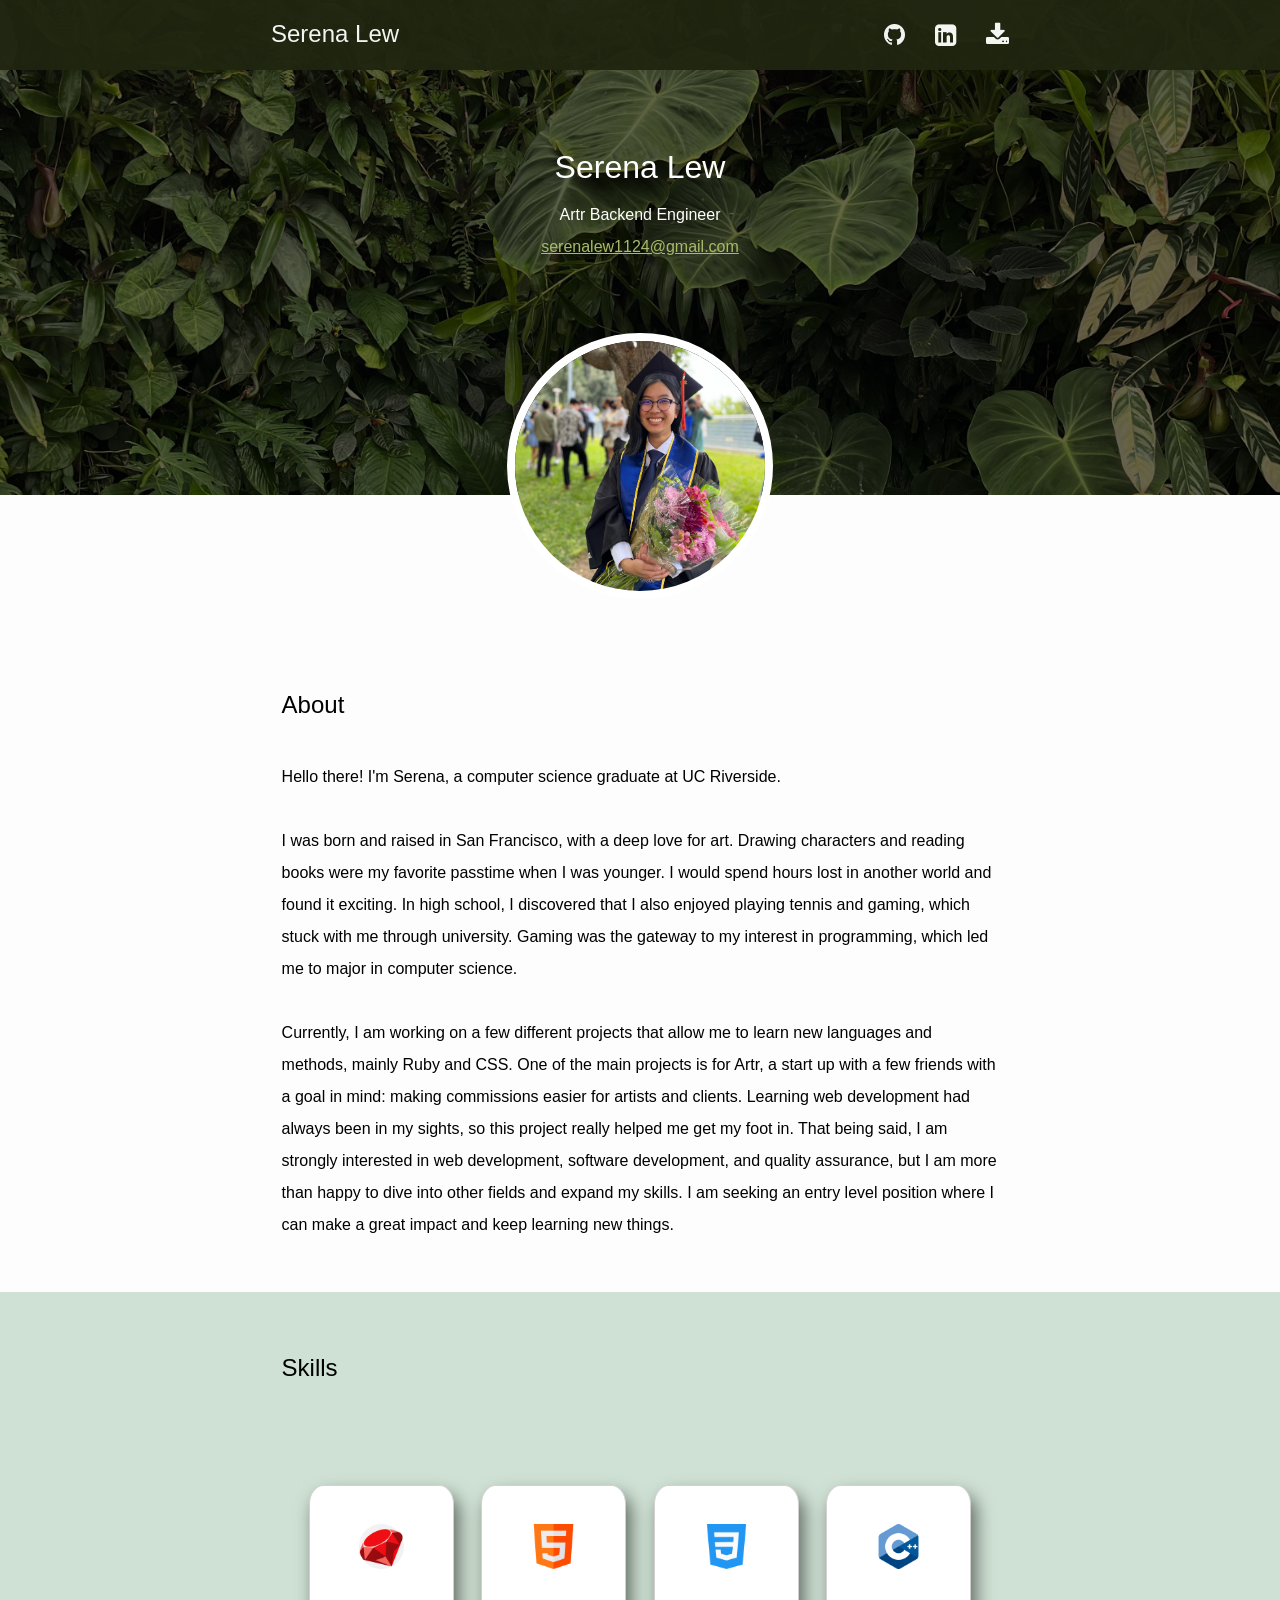
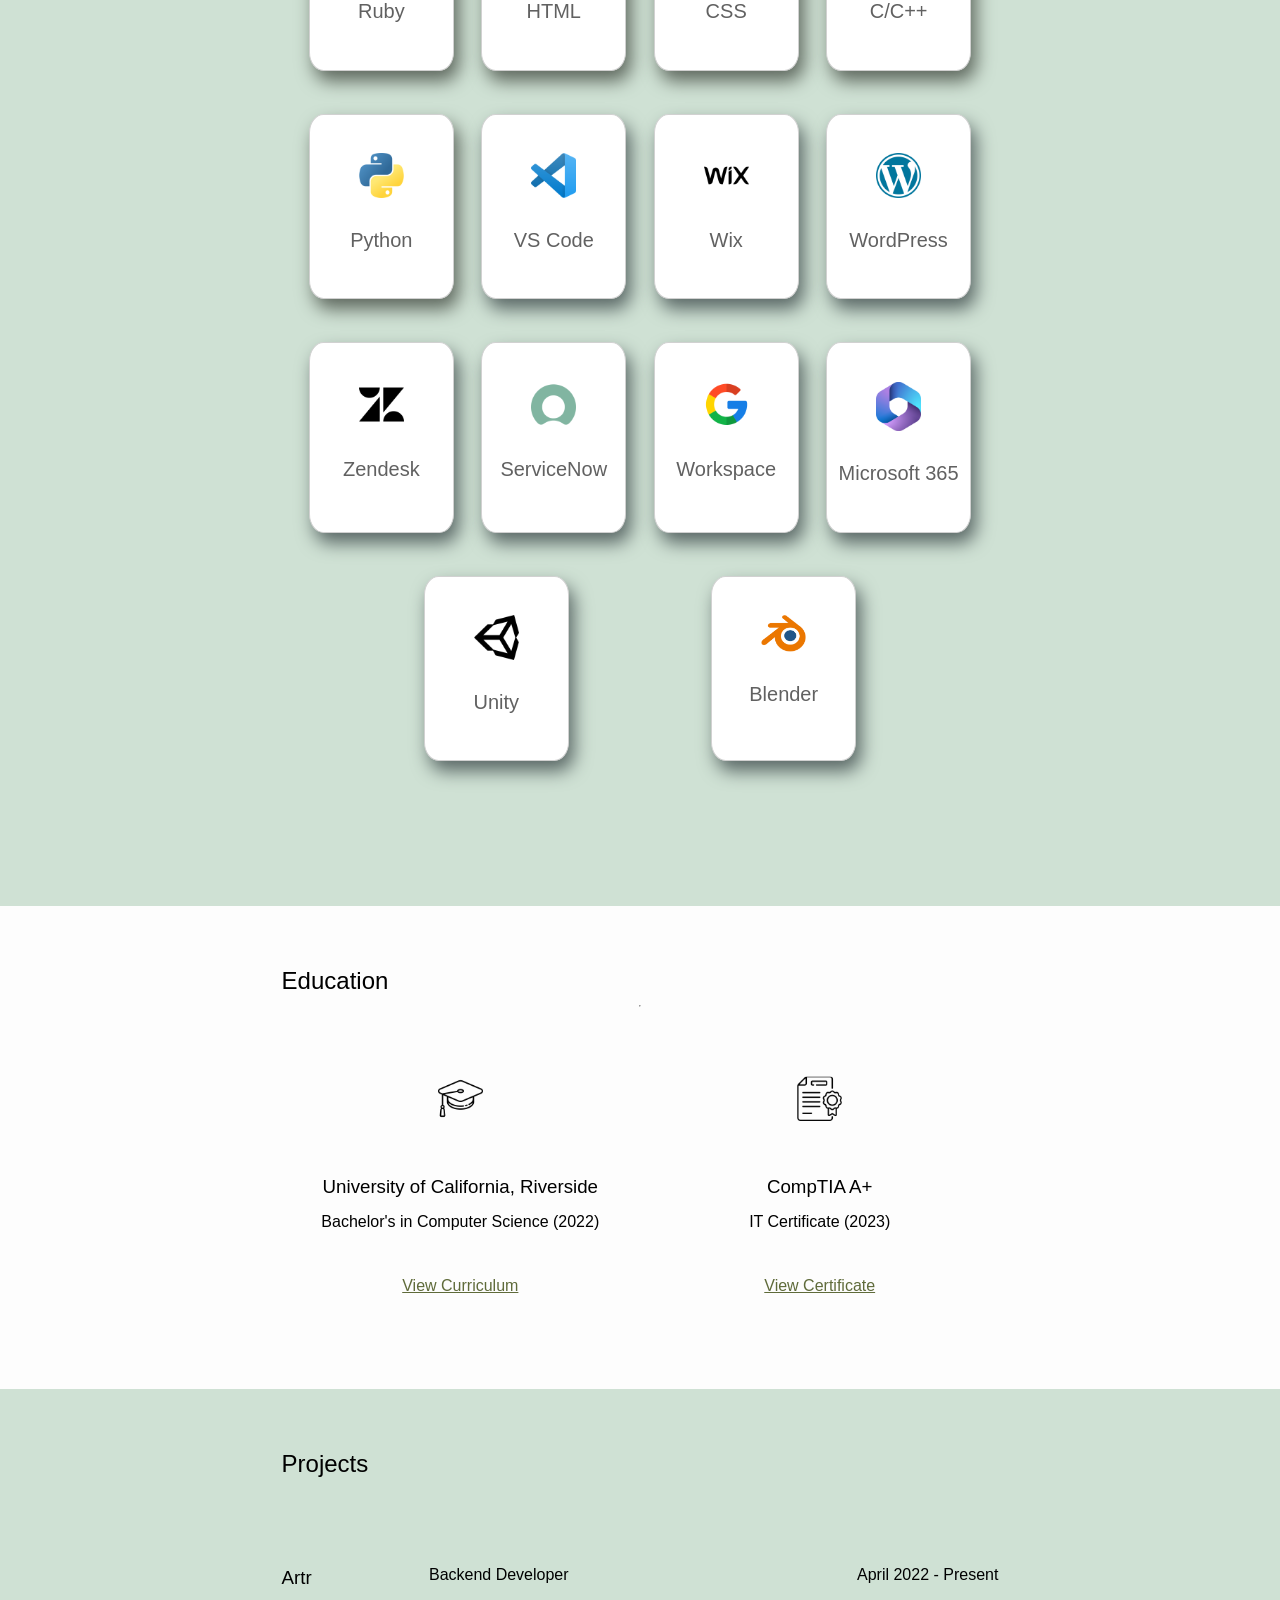
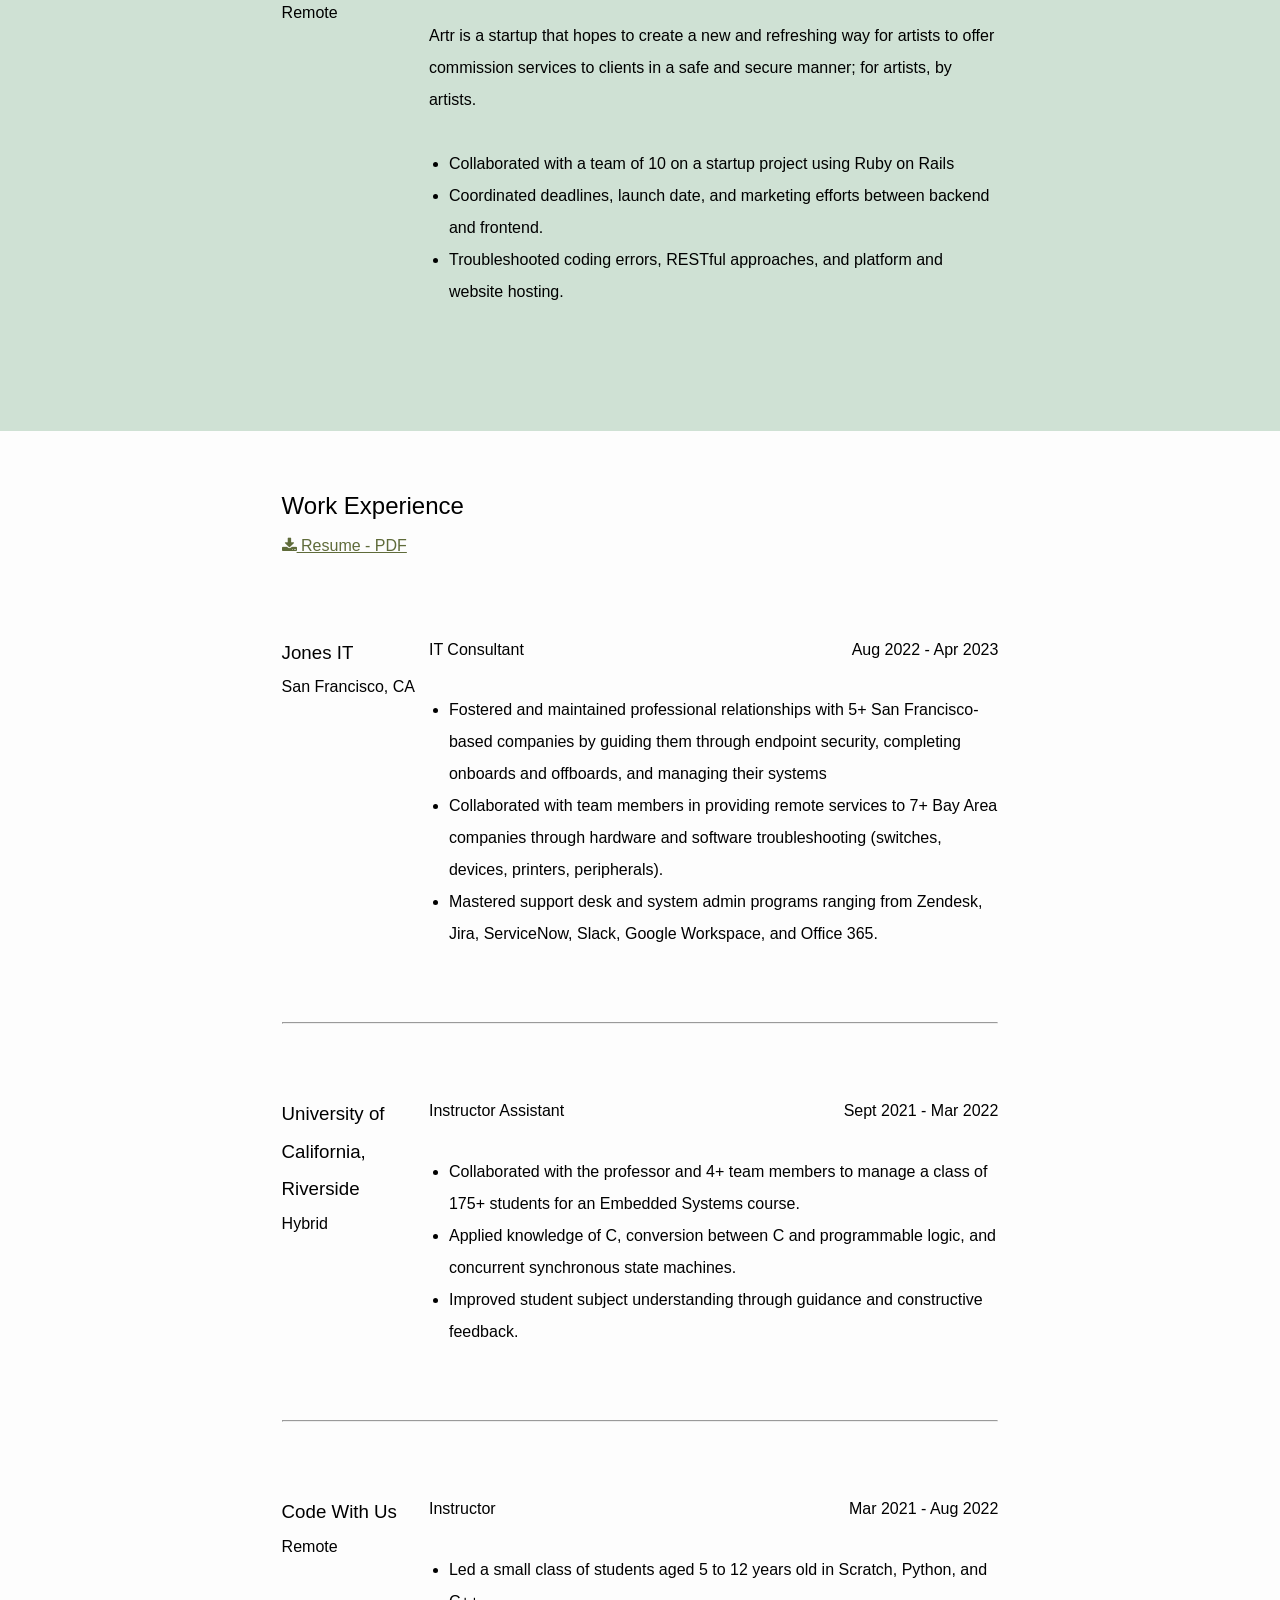
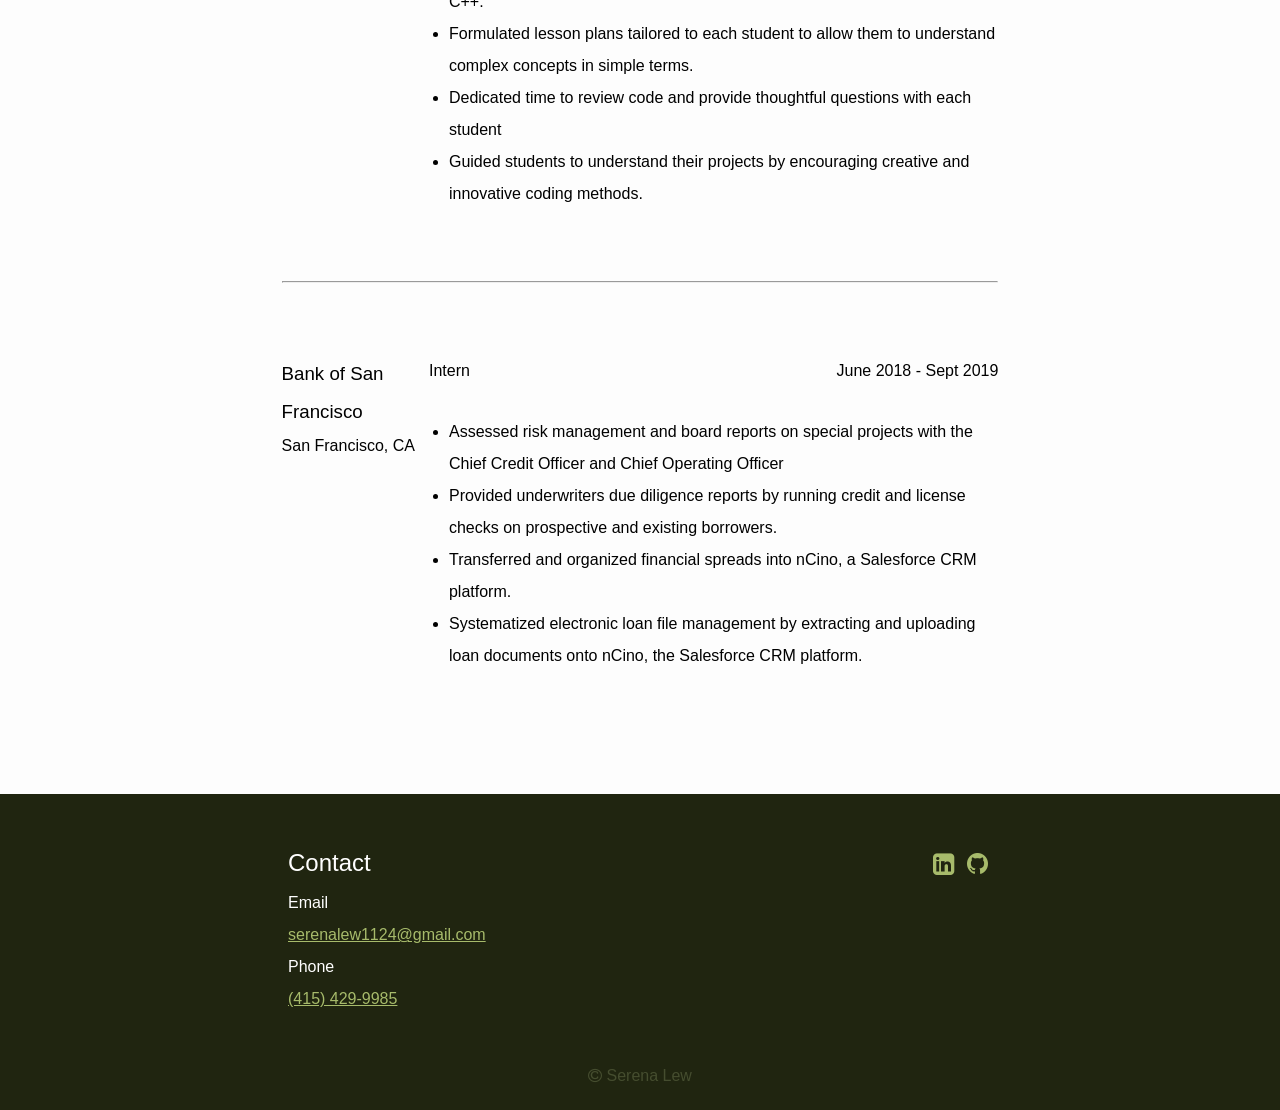
==== commit 53fbea51: "mobile edu + spacing changes" ====
--- a/index.html
+++ b/index.html
@@ -143,22 +143,23 @@
     </div><!--/ #intro-->
 
     <!-- EDUCATION SECTION -->
-    <div class="container desc">
+    <div class="container">
       <div class="section-padding">
         <div>
           <h2>Education</h2>
         </div>
-        <div class="flex">
+        <div class="flex mb-flex">
           <!-- education-->
-          <div class="main edu-section s-img">
+          <div class="edu-section s-img">
             <img src="images/education.png" alt="education icon">
             <h3>University of California, Riverside</h3>
             <p>Bachelor's in Computer Science (2022)</p>
             <br>
             <a class="link tr-4s" href="https://student.engr.ucr.edu/majors?_gl=1*a0vq3z*_ga*MTc4MTY1NjE3Ny4xNjk2NDcyNTkw*_ga_S8BZQKWST2*MTY5NjQ3MjU5MC4xLjEuMTY5NjQ3MjY4Ni4wLjAuMA..*_ga_Z1RGSBHBF7*MTY5NjQ3MjU5MS4xLjEuMTY5NjQ3MjY4Ni4wLjAuMA..#computer-science" target="_blank"><p>View Curriculum</p></a>
           </div>
+          <div class="dt-hidden"><hr></div>
           <!-- certificate -->
-          <div class="main edu-section s-img">
+          <div class="edu-section s-img">
             <img src="images/certificate.png" alt="education icon">
             <h3>CompTIA A+</h3>
             <p>IT Certificate (2023)</p>
@@ -180,7 +181,7 @@
         <div class="work-container">
           <div class="work-name">
             <h3>Artr</h3>
-            <p>Remote</p>
+            <p class="mb-hidden">Remote</p>
           </div>
           <div class="work-details">
             <div class="work-pos">
@@ -209,7 +210,7 @@
     </div><!--/.container -->
 
     <!-- WORK SECTION -->
-    <div class="container" id="experience-container">
+    <div class="container">
       <div class="section-padding">
         <div class="">
           <h2>Work Experience</h2>
@@ -225,7 +226,7 @@
         <div class="work-container">
           <div class="work-name">
             <h3>Jones IT</h3>
-            <p>San Francisco, CA</p>
+            <p class="mb-hidden">San Francisco, CA</p>
           </div>
           <div class="work-details">
             <div class="work-pos">
@@ -254,7 +255,7 @@
         <div class="work-container">
           <div class="work-name">
             <h3>University of California, Riverside</h3>
-            <p>Hybrid</p>
+            <p class="mb-hidden">Hybrid</p>
           </div>
           <div class="work-details">
             <div class="work-pos">
@@ -282,7 +283,7 @@
         <div class="work-container">
           <div class="work-name">
             <h3>Code With Us</h3>
-            <p>Remote</p>
+            <p class="mb-hidden">Remote</p>
           </div>
           <div class="work-details">
             <div class="work-pos">
@@ -311,7 +312,7 @@
         <div class="work-container">
           <div class="work-name">
             <h3>Bank of San Francisco</h3>
-            <p>San Francisco, CA</p>
+            <p class="mb-hidden">San Francisco, CA</p>
           </div>
           <div class="work-details">
             <div class="work-pos">
--- a/style.css
+++ b/style.css
@@ -2,7 +2,7 @@
   padding: 0;
   margin: 0;
   font-weight: lighter;
-  line-height: 1.5;
+  line-height: 2;
 }
 
 body {
@@ -12,7 +12,7 @@
 
 .container {
   width: 80%;
-  padding: 0 10%;
+  padding: 0% 10%;
 }
 
 .section-padding {
@@ -37,6 +37,13 @@
   transition: 0.4s;
 }
 
+p.mb-hidden {
+  visibility: show;
+}
+
+hr.dt-hidden {
+  display: none;
+}
 
 /**/
 
@@ -80,7 +87,6 @@
 
 #navbar li a:hover {
   background-color: #111;
-
 }
 
 
@@ -106,12 +112,12 @@
   font-weight: bold;
 }
 
-#header-info a {
+#header-info a, .contact, .icon {
   color: #a7bb6b;
 }
 
-#header-info a:hover {
-  color:#454d2f;
+#header-info a:hover, .contact:hover, .icon:hover, .edu-section .link:hover, #download-button a:hover {
+  color: #819151;
 }
 
 #prof-pic-placement {
@@ -142,7 +148,7 @@
   display: flex;
   flex-wrap: wrap;
   flex-direction: row;
-  margin: 15px 0;
+  margin: 10% 0;
   overflow: none;
   justify-content: space-evenly;
 }
@@ -162,7 +168,7 @@
 
 .s-img img {
   padding-bottom: 1vh;
-  width: 5vw;
+  width: 5vh;
 }
 
 .xs-img img {
@@ -177,12 +183,17 @@
   box-shadow: 5px 10px 18px #5a6866;
 }
 
-
+.left {
+  float: left;
+}
+
+.right {
+ float: right;
+}
 
 .edu-section {
-  width: 45%;
-  padding: 5% 0;
-  margin: 5% 2% 2%;
+  width: 50%;
+  padding: 5% 0%;
 }
 
 .edu-section img {
@@ -190,20 +201,8 @@
   border-radius: 30%;
 }
 
-.edu-section .link {
+.edu-section .link, #download-button a {
   color: #5f6b3a;
-}
-
-.edu-section .link:hover {
-  color: #819151;
-}
-
-#download-button a {
-  color: #5f6b3a;
-}
-
-#download-button a:hover {
-  color: #819151;
 }
 
 .work-container {
@@ -257,13 +256,7 @@
   width: 20%;
 }
 
-.contact, .icon {
-  color: #a7bb6b;
-}
-
-.contact:hover, .icon:hover {
-  color: #819151;
-}
+
 
 .icon {
   font-size: 25px;
@@ -308,11 +301,24 @@
   }
 
   .section-padding {
-    padding: 5% 7%;
+    padding: 10% 7%;
   }
 
   h2 {
     font-size: 18px;
+  }
+
+  p.mb-hidden {
+    display: none;
+  }
+
+  .dt-hidden {
+    padding-top: 10%;
+    visibility: show;
+  }
+
+  .work-pos {
+    display:block;
   }
 
   #navbar ul {
@@ -338,6 +344,23 @@
     width: 28%;
   }
 
+  .mb-flex {
+    display: block;
+  }
+  
+  .edu-section {
+    width: 100%;
+  }
+  
+  .edu-section img {
+    padding: 10%;
+    border-radius: 30%;
+  }
+
+  .work-details {
+    overflow-wrap: normal;
+  }
+
   #footer-info {
     width: 70%;
   }
